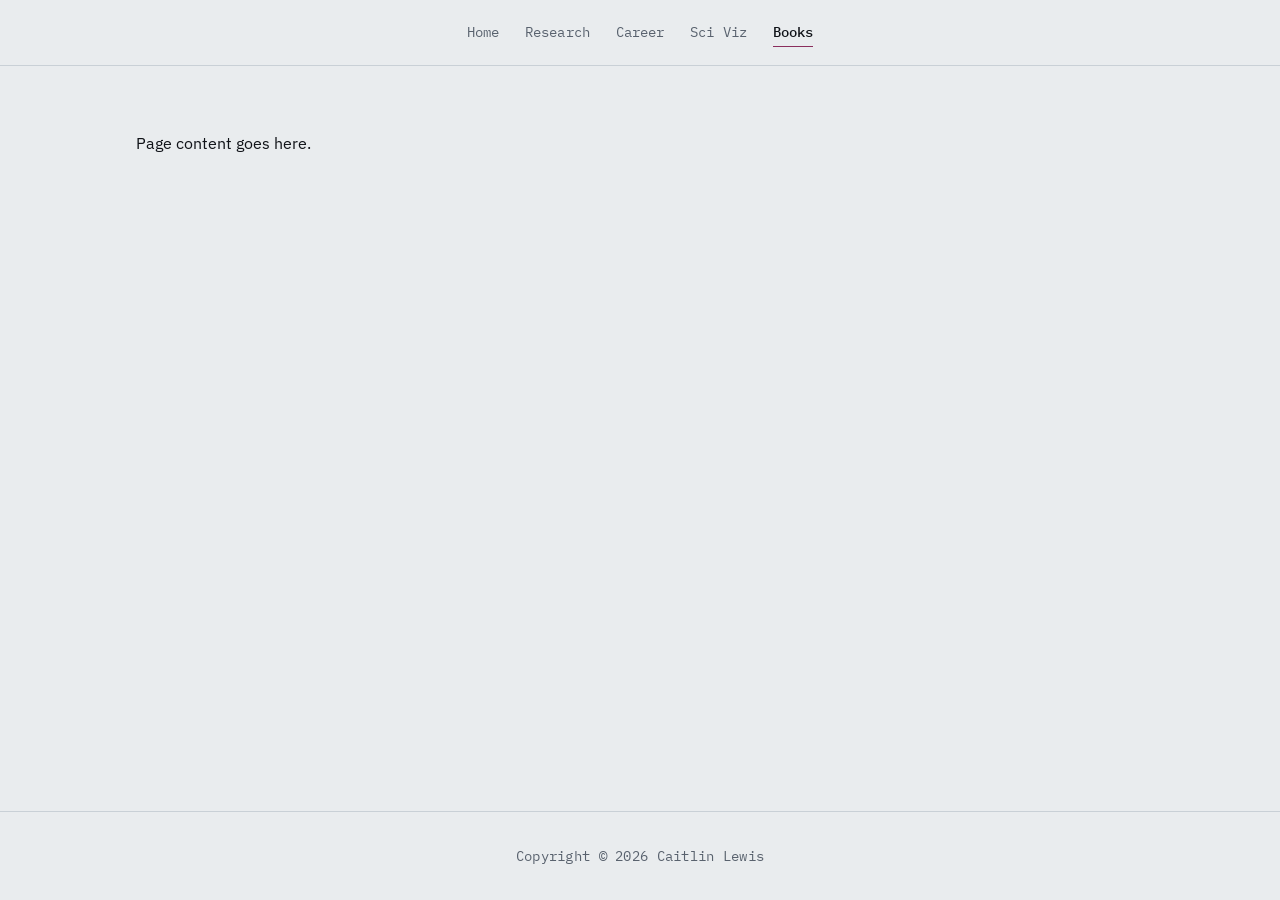
==== books/index.html @ cfd3ce6b "initial setup" ====
<!doctype html>
<html lang="en">
  <head>
    <meta charset="utf-8" />
    <meta name="viewport" content="width=device-width, initial-scale=1" />
    <link rel="preconnect" href="https://fonts.googleapis.com" />
    <link rel="preconnect" href="https://fonts.gstatic.com" crossorigin />
    <link
      href="https://fonts.googleapis.com/css2?family=Archivo:wght@500;700&family=IBM+Plex+Mono:wght@400;500&family=IBM+Plex+Sans:wght@400;500&display=swap"
      rel="stylesheet"
    />
    <link rel="stylesheet" href="/assets/css/main.css" />
  </head>

  <body>
    <!-- ===== HEADER  ===== -->
    <header class="masthead">
      <nav class="nav" id="sitenav" aria-label="Main">
        <a href="/">Home</a>
        <a href="/research/">Research</a>
        <a href="/career/">Career</a>
        <a href="/visualization/">Sci Viz</a>
        <a href="/books/">Books</a>
      </nav>
    </header>
    <!-- ===== /HEADER ===== -->

    <main class="shell" id="main">
      <p>Page content goes here.</p>
    </main>

    <!-- ===== FOOTER  ===== -->
    <footer class="footer">
      <p class="footer__fine">
        Copyright &copy; <span id="year">2026</span> Caitlin Lewis
      </p>
    </footer>
    <!-- ===== /FOOTER ===== -->

    <script src="/assets/js/main.js" defer></script>
  </body>
</html>
---- assets/css/main.css ----
:root {
  /* Palette: cool paper, blue-black ink, deep teal, plum accent */
  --paper: #e9ecee;
  --card: #ffffff;
  --ink: #101318;
  --muted: #59626e;
  --line: #c9d0d6;
  --accent: #16545e;
  --accent-soft: #1d6b77;
  --spark: #8a2e5d;

  /* Type */
  --display: "Archivo", system-ui, sans-serif;
  --body: "IBM Plex Sans", system-ui, sans-serif;
  --mono: "IBM Plex Mono", ui-monospace, monospace;

  /* Rhythm */
  --gutter: 1.5rem;
  --measure: 68rem;
  --shell-y: 1.1rem;
}

@media (min-width: 48rem) {
  :root {
    --gutter: 2.5rem;
  }
}

/* ---- Reset ----------------------------------------------- */
*,
*::before,
*::after {
  box-sizing: border-box;
}

html {
  -webkit-text-size-adjust: 100%;
}

body {
  margin: 0;
  min-height: 100vh; /* fallback */
  min-height: 100dvh; /* ignores mobile URL-bar collapse */
  display: flex;
  flex-direction: column;
  background: var(--paper);
  color: var(--ink);
  font-family: var(--body);
  font-size: 1rem;
  line-height: 1.65;
  -webkit-font-smoothing: antialiased;
}

img {
  max-width: 100%;
  height: auto;
  display: block;
}

a {
  color: var(--accent);
  text-underline-offset: 0.18em;
  text-decoration-thickness: 1px;
}

a:hover {
  color: var(--spark);
}

:focus-visible {
  outline: 2px solid var(--spark);
  outline-offset: 3px;
  border-radius: 2px;
}

/* ============================================================
   Header 
   ============================================================ */

.masthead {
  position: sticky;
  top: 0;
  z-index: 50;
  padding: var(--shell-y) var(--gutter);
  background: color-mix(in srgb, var(--paper) 88%, transparent);
  backdrop-filter: blur(8px);
  border-bottom: 1px solid var(--line);
}

.nav {
  display: flex;
  flex-wrap: wrap;
  justify-content: center;
  align-items: center;
  gap: 0.5rem 1.6rem;
  max-width: var(--measure);
  margin-inline: auto;
}

.nav a {
  padding: 0.15rem 0;
  color: var(--muted);
  text-decoration: none;
  font-family: var(--mono);
  font-size: 0.9rem;
  letter-spacing: 0.01em;
  border-bottom: 1px solid transparent;
}

.nav a:hover {
  color: var(--ink);
  border-bottom-color: var(--line);
}

.nav a[aria-current="page"] {
  color: var(--ink);
  font-weight: 500;
  border-bottom-color: var(--spark);
}

@media (max-width: 34rem) {
  .nav {
    gap: 0.4rem 1.1rem;
    font-size: 0.8rem;
  }
}

/* ============================================================
   Main
   ============================================================ */
.shell {
  flex: 1;
  width: 100%;
  max-width: var(--measure);
  margin-inline: auto;
  padding: 3rem var(--gutter) 5rem;
}

.eyebrow {
  margin: 0 0 0.9rem;
  font-family: var(--mono);
  font-size: 0.76rem;
  letter-spacing: 0.12em;
  text-transform: uppercase;
  color: var(--accent);
}

.page-title {
  margin: 0 0 1rem;
  font-family: var(--display);
  font-weight: 700;
  font-size: clamp(2.1rem, 6vw, 3.4rem);
  line-height: 1.05;
  letter-spacing: -0.03em;
}

/* ============================================================
   Footer
   ============================================================ */
.footer {
  padding: 2rem var(--gutter);
  border-top: 1px solid var(--line);
}

.footer__fine {
  max-width: var(--measure);
  margin: 0 auto;
  text-align: center;
  font-family: var(--mono);
  font-size: 0.9rem;
  letter-spacing: 0.02em;
  color: var(--muted);
}
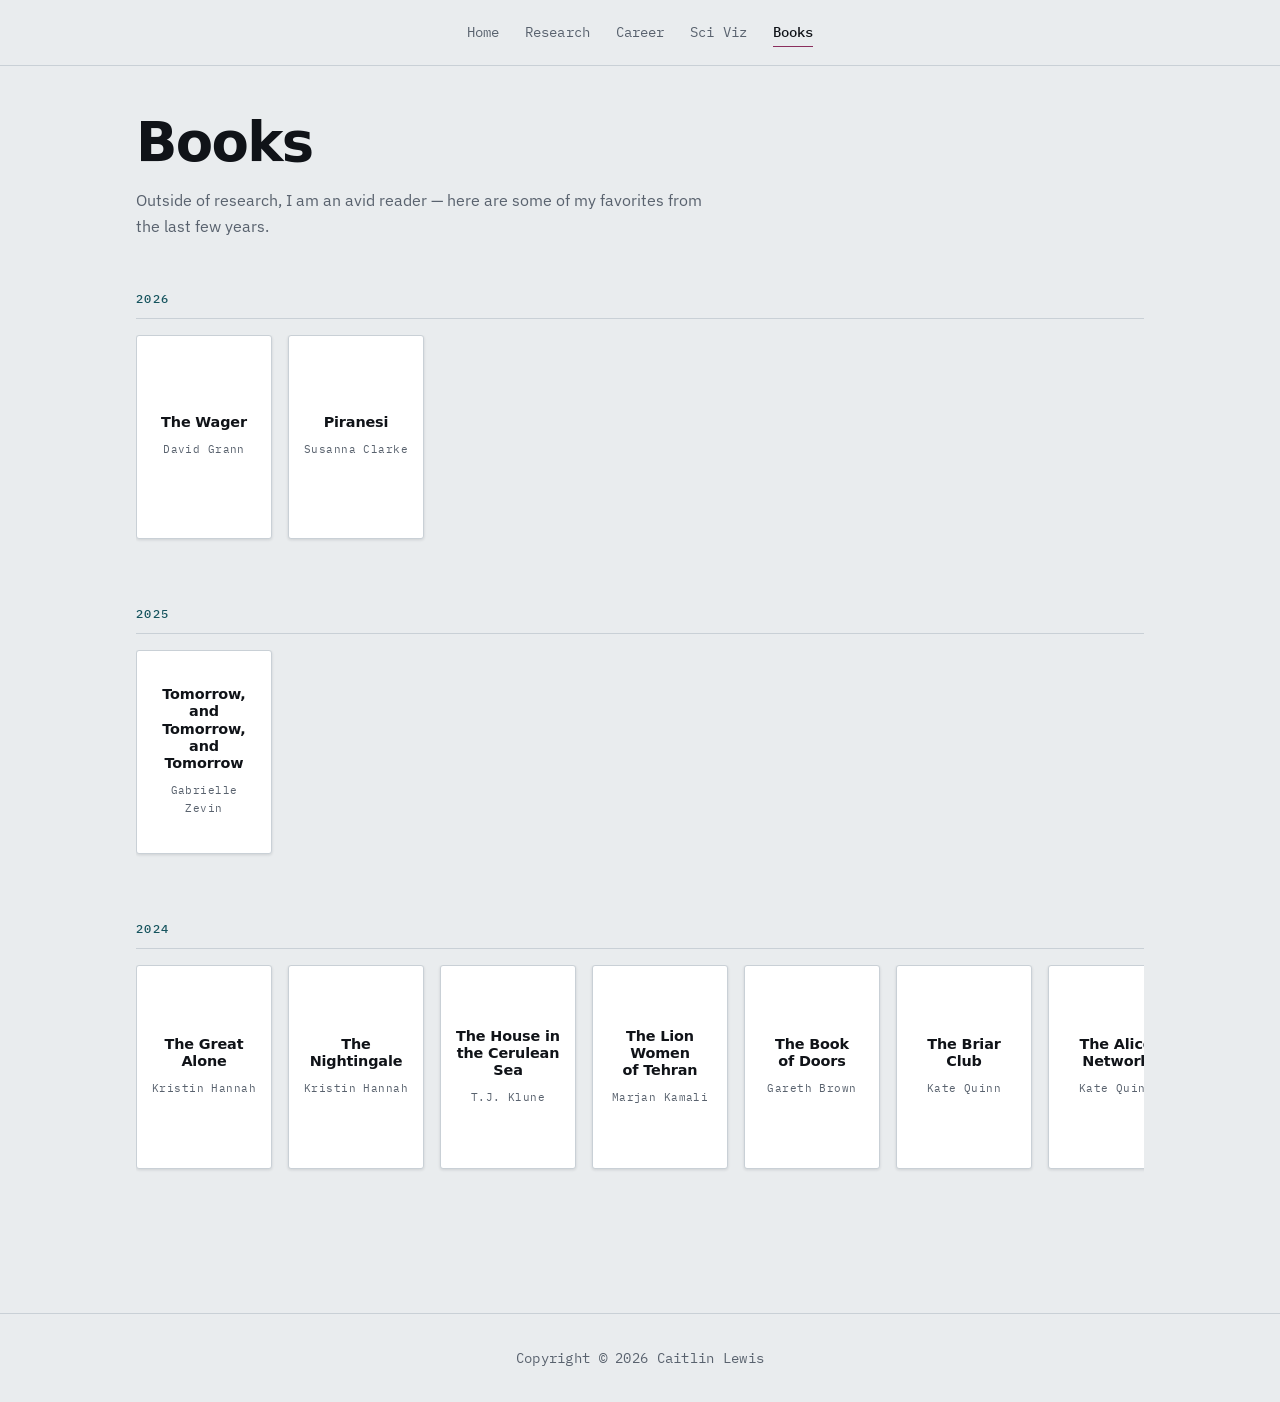
==== commit 6651c24f: "start books page" ====
--- a/books/index.html
+++ b/books/index.html
@@ -3,6 +3,7 @@
   <head>
     <meta charset="utf-8" />
     <meta name="viewport" content="width=device-width, initial-scale=1" />
+    <title>Books</title>
     <link rel="preconnect" href="https://fonts.googleapis.com" />
     <link rel="preconnect" href="https://fonts.gstatic.com" crossorigin />
     <link
@@ -26,8 +27,19 @@
     <!-- ===== /HEADER ===== -->
 
     <main class="shell" id="main">
-      <p>Page content goes here.</p>
+      <h1 class="page-title">Books</h1>
+
+      <p class="books__intro">
+        Outside of research, I am an avid reader &mdash; here are some of my
+        favorites from the last few years.
+      </p>
+
+      <div id="shelves" class="shelves">
+        <p class="shelves__status">Loading&hellip;</p>
+      </div>
     </main>
+
+    <script src="/assets/js/books.js" defer></script>
 
     <!-- ===== FOOTER  ===== -->
     <footer class="footer">
--- a/assets/css/main.css
+++ b/assets/css/main.css
@@ -171,3 +171,483 @@
   letter-spacing: 0.02em;
   color: var(--muted);
 }
+
+/* ============================================================
+   Homepage intro
+   ============================================================ */
+.intro {
+  display: grid;
+  gap: 2.5rem 3.5rem;
+  align-items: start;
+  margin-top: 2.5rem;
+}
+
+@media (min-width: 52rem) {
+  .intro {
+    grid-template-columns: minmax(0, 17rem) minmax(0, 1fr);
+  }
+}
+
+/* ---- Left column ----------------------------------------- */
+
+.portrait {
+  width: 100%;
+  max-width: 15rem;
+  aspect-ratio: 1;
+  border-radius: 50%;
+  object-fit: cover;
+  background: var(--card);
+  /* soft ring instead of a hard border */
+  box-shadow:
+    0 0 0 1px var(--line),
+    0 0 0 9px color-mix(in srgb, var(--accent) 7%, transparent);
+}
+
+.intro__card {
+  display: flex;
+  flex-direction: column;
+  align-items: center; /* was flex-start */
+  gap: 1.1rem;
+}
+
+.intro__name {
+  margin: 0.35rem 0 0;
+  font-family: var(--display);
+  font-weight: 700;
+  font-size: clamp(1.6rem, 3.4vw, 2.15rem);
+  line-height: 1.05;
+  letter-spacing: -0.025em;
+  text-align: center; /* add */
+}
+
+.social {
+  display: flex;
+  gap: 0.9rem;
+  margin: 0;
+  padding: 0;
+  list-style: none;
+}
+
+.social a {
+  display: grid;
+  place-items: center;
+  width: 2.4rem;
+  height: 2.4rem;
+  color: var(--muted);
+  border-radius: 50%;
+  transition:
+    color 0.15s ease,
+    background-color 0.15s ease;
+}
+
+.social a:hover {
+  color: var(--spark);
+  background: color-mix(in srgb, var(--spark) 10%, transparent);
+}
+
+.social svg {
+  width: 2.05rem;
+  height: 2.05rem;
+}
+
+/* ---- Right column ---------------------------------------- */
+.intro__body {
+  max-width: 42rem;
+}
+
+.lede {
+  margin: 0 0 1.4rem;
+  font-family: var(--display);
+  font-weight: 500;
+  font-size: clamp(1.35rem, 2.6vw, 1.75rem);
+  line-height: 1.3;
+  letter-spacing: -0.015em;
+  color: var(--ink);
+  text-wrap: balance;
+}
+
+.intro__body p {
+  margin: 0 0 1.1rem;
+  color: var(--muted);
+}
+
+/* ---- Currently ------------------------------------------- */
+.now {
+  display: grid;
+  gap: 0;
+  margin: 2rem 0 0;
+  border-top: 1px solid var(--line);
+}
+
+.now > div {
+  display: grid;
+  grid-template-columns: 8.5rem minmax(0, 1fr);
+  gap: 1rem;
+  padding: 0.7rem 0;
+  border-bottom: 1px solid color-mix(in srgb, var(--line) 55%, transparent);
+}
+
+.now dt {
+  font-family: var(--mono);
+  font-size: 0.74rem;
+  letter-spacing: 0.1em;
+  text-transform: uppercase;
+  color: var(--accent);
+  padding-top: 0.15rem;
+}
+
+.now dd {
+  margin: 0;
+  font-size: 0.95rem;
+}
+
+@media (max-width: 34rem) {
+  .now > div {
+    grid-template-columns: 1fr;
+    gap: 0.15rem;
+  }
+}
+
+/* ============================================================
+   CV / Career page
+   ============================================================ */
+.cv-head {
+  display: flex;
+  flex-wrap: wrap;
+  align-items: end;
+  justify-content: space-between;
+  gap: 1.25rem;
+  padding-bottom: 1.75rem;
+  border-bottom: 1px solid var(--line);
+}
+
+.cv-head__sub {
+  margin: 0;
+  color: var(--muted);
+  line-height: 1.6;
+}
+
+.btn {
+  display: inline-block;
+  padding: 0.5rem 1rem;
+  border: 1px solid var(--accent);
+  border-radius: 999px;
+  color: var(--accent);
+  text-decoration: none;
+  font-family: var(--mono);
+  font-size: 0.78rem;
+  letter-spacing: 0.04em;
+  white-space: nowrap;
+  transition:
+    color 0.15s ease,
+    background-color 0.15s ease,
+    border-color 0.15s ease;
+}
+
+.btn:hover {
+  color: var(--paper);
+  background: var(--accent);
+  border-color: var(--accent);
+}
+
+/* ---- Sections -------------------------------------------- */
+.cv-section {
+  margin-top: 3rem;
+}
+
+.cv-section__title {
+  margin: 0 0 1.25rem;
+  font-family: var(--mono);
+  font-size: 0.76rem;
+  font-weight: 500;
+  letter-spacing: 0.12em;
+  text-transform: uppercase;
+  color: var(--accent);
+}
+
+/* ---- Timeline entries ------------------------------------ */
+.cv-entry {
+  display: grid;
+  gap: 0.35rem 1.75rem;
+  padding: 0 0 1.5rem;
+}
+
+@media (min-width: 44rem) {
+  .cv-entry {
+    grid-template-columns: 6.5rem minmax(0, 1fr);
+  }
+
+  .cv-entry__body {
+    padding-left: 1.75rem;
+    border-left: 1px solid var(--line);
+  }
+}
+
+.cv-entry__date {
+  margin: 0;
+  font-family: var(--mono);
+  font-size: 0.78rem;
+  line-height: 1.45;
+  color: var(--muted);
+  padding-top: 0.2rem;
+}
+
+.cv-entry__role {
+  margin: 0 0 0.2rem;
+  font-family: var(--display);
+  font-weight: 700;
+  font-size: 1.05rem;
+  letter-spacing: -0.01em;
+}
+
+.cv-entry__org {
+  margin: 0;
+  font-weight: 500;
+}
+
+.cv-entry__meta {
+  margin: 0.15rem 0 0;
+  font-size: 0.88rem;
+  color: var(--muted);
+}
+
+.cv-entry__desc {
+  margin: 0.5rem 0 0;
+  font-size: 0.95rem;
+  color: var(--muted);
+}
+
+/* ---- Tag pills ------------------------------------------- */
+.tags {
+  display: flex;
+  flex-wrap: wrap;
+  gap: 0.4rem;
+  margin: 0.7rem 0 0;
+  padding: 0;
+  list-style: none;
+}
+
+.tags li {
+  padding: 0.15rem 0.55rem;
+  border-radius: 999px;
+  background: color-mix(in srgb, var(--accent) 9%, transparent);
+  color: var(--accent);
+  font-family: var(--mono);
+  font-size: 0.7rem;
+  letter-spacing: 0.03em;
+}
+
+/* ---- Skills ---------------------------------------------- */
+.skills {
+  display: grid;
+  gap: 0;
+  margin: 0;
+  border-top: 1px solid var(--line);
+}
+
+.skills > div {
+  display: grid;
+  gap: 0.15rem 1rem;
+  padding: 0.7rem 0;
+  border-bottom: 1px solid color-mix(in srgb, var(--line) 55%, transparent);
+}
+
+@media (min-width: 44rem) {
+  .skills > div {
+    grid-template-columns: 10rem minmax(0, 1fr);
+  }
+}
+
+.skills dt {
+  font-family: var(--mono);
+  font-size: 0.74rem;
+  letter-spacing: 0.08em;
+  text-transform: uppercase;
+  color: var(--muted);
+  padding-top: 0.15rem;
+}
+
+.skills dd {
+  margin: 0;
+  font-size: 0.95rem;
+}
+
+/* ---- Awards ---------------------------------------------- */
+.awards {
+  margin: 0;
+  padding: 0;
+  list-style: none;
+}
+
+.awards li {
+  display: flex;
+  flex-wrap: wrap;
+  align-items: baseline;
+  gap: 0.6rem;
+  padding: 0.55rem 0;
+  border-bottom: 1px solid color-mix(in srgb, var(--line) 55%, transparent);
+}
+
+.awards__star {
+  color: var(--spark);
+}
+
+.awards__name {
+  font-weight: 500;
+}
+
+.awards__when {
+  margin-left: auto;
+  font-family: var(--mono);
+  font-size: 0.78rem;
+  color: var(--muted);
+}
+
+/* ---- Publications ---------------------------------------- */
+.pub {
+  display: grid;
+  gap: 0.35rem 1.75rem;
+  padding: 0 0 1.4rem;
+}
+
+@media (min-width: 44rem) {
+  .pub {
+    grid-template-columns: 6.5rem minmax(0, 1fr);
+  }
+}
+
+.pub__venue {
+  margin: 0;
+  padding-top: 0.15rem;
+  font-family: var(--mono);
+  font-size: 0.72rem;
+  letter-spacing: 0.04em;
+  color: var(--spark);
+}
+
+.pub__title {
+  margin: 0 0 0.25rem;
+  font-family: var(--display);
+  font-weight: 500;
+  font-size: 1.02rem;
+  line-height: 1.35;
+}
+
+.pub__authors {
+  margin: 0;
+  font-size: 0.9rem;
+  color: var(--muted);
+}
+
+/* ============================================================
+   Books
+   ============================================================ */
+.books__intro {
+  max-width: 36rem;
+  margin: 0 0 3rem;
+  color: var(--muted);
+}
+
+.shelf {
+  margin-bottom: 3rem;
+}
+
+.shelf__year {
+  margin: 0 0 1rem;
+  font-family: var(--mono);
+  font-size: 0.78rem;
+  font-weight: 500;
+  letter-spacing: 0.12em;
+  color: var(--accent);
+  padding-bottom: 0.6rem;
+  border-bottom: 1px solid var(--line);
+}
+
+.shelf__empty {
+  margin: 0;
+  font-size: 0.9rem;
+  color: var(--muted);
+}
+
+/* ---- Scrolling track ------------------------------------- */
+.shelf__track {
+  display: flex;
+  gap: 1rem;
+  margin: 0;
+  padding: 0 0 1rem;
+  list-style: none;
+  overflow-x: auto;
+  scroll-snap-type: x proximity;
+  scrollbar-width: thin;
+  scrollbar-color: var(--line) transparent;
+}
+
+.shelf__track::-webkit-scrollbar {
+  height: 6px;
+}
+
+.shelf__track::-webkit-scrollbar-thumb {
+  background: var(--line);
+  border-radius: 999px;
+}
+
+.shelf__track li {
+  flex: 0 0 auto;
+  scroll-snap-align: start;
+}
+
+/* ---- Book cover ------------------------------------------ */
+.book {
+  display: block;
+  border-radius: 3px;
+  overflow: hidden;
+  transition:
+    transform 0.18s ease,
+    box-shadow 0.18s ease;
+  box-shadow: 0 1px 3px rgb(16 19 24 / 12%);
+}
+
+.book:hover,
+.book:focus-visible {
+  transform: translateY(-4px);
+  box-shadow: 0 8px 20px rgb(16 19 24 / 18%);
+}
+
+.book__cover {
+  width: 8.5rem;
+  height: 12.75rem;
+  object-fit: cover;
+  background: var(--card);
+}
+
+.book--nocover {
+  display: flex;
+  flex-direction: column;
+  align-items: center;
+  justify-content: center;
+  gap: 0.6rem;
+  width: 8.5rem;
+  height: 12.75rem;
+  padding: 1.1rem 0.9rem;
+  background: var(--card);
+  border: 1px solid var(--line);
+  text-align: center;
+  text-decoration: none;
+}
+
+.book__title {
+  font-family: var(--display);
+  font-weight: 700;
+  font-size: 0.9rem;
+  line-height: 1.2;
+  letter-spacing: -0.01em;
+  color: var(--ink);
+  text-wrap: balance;
+}
+
+.book__author {
+  font-family: var(--mono);
+  font-size: 0.68rem;
+  letter-spacing: 0.04em;
+  color: var(--muted);
+}
